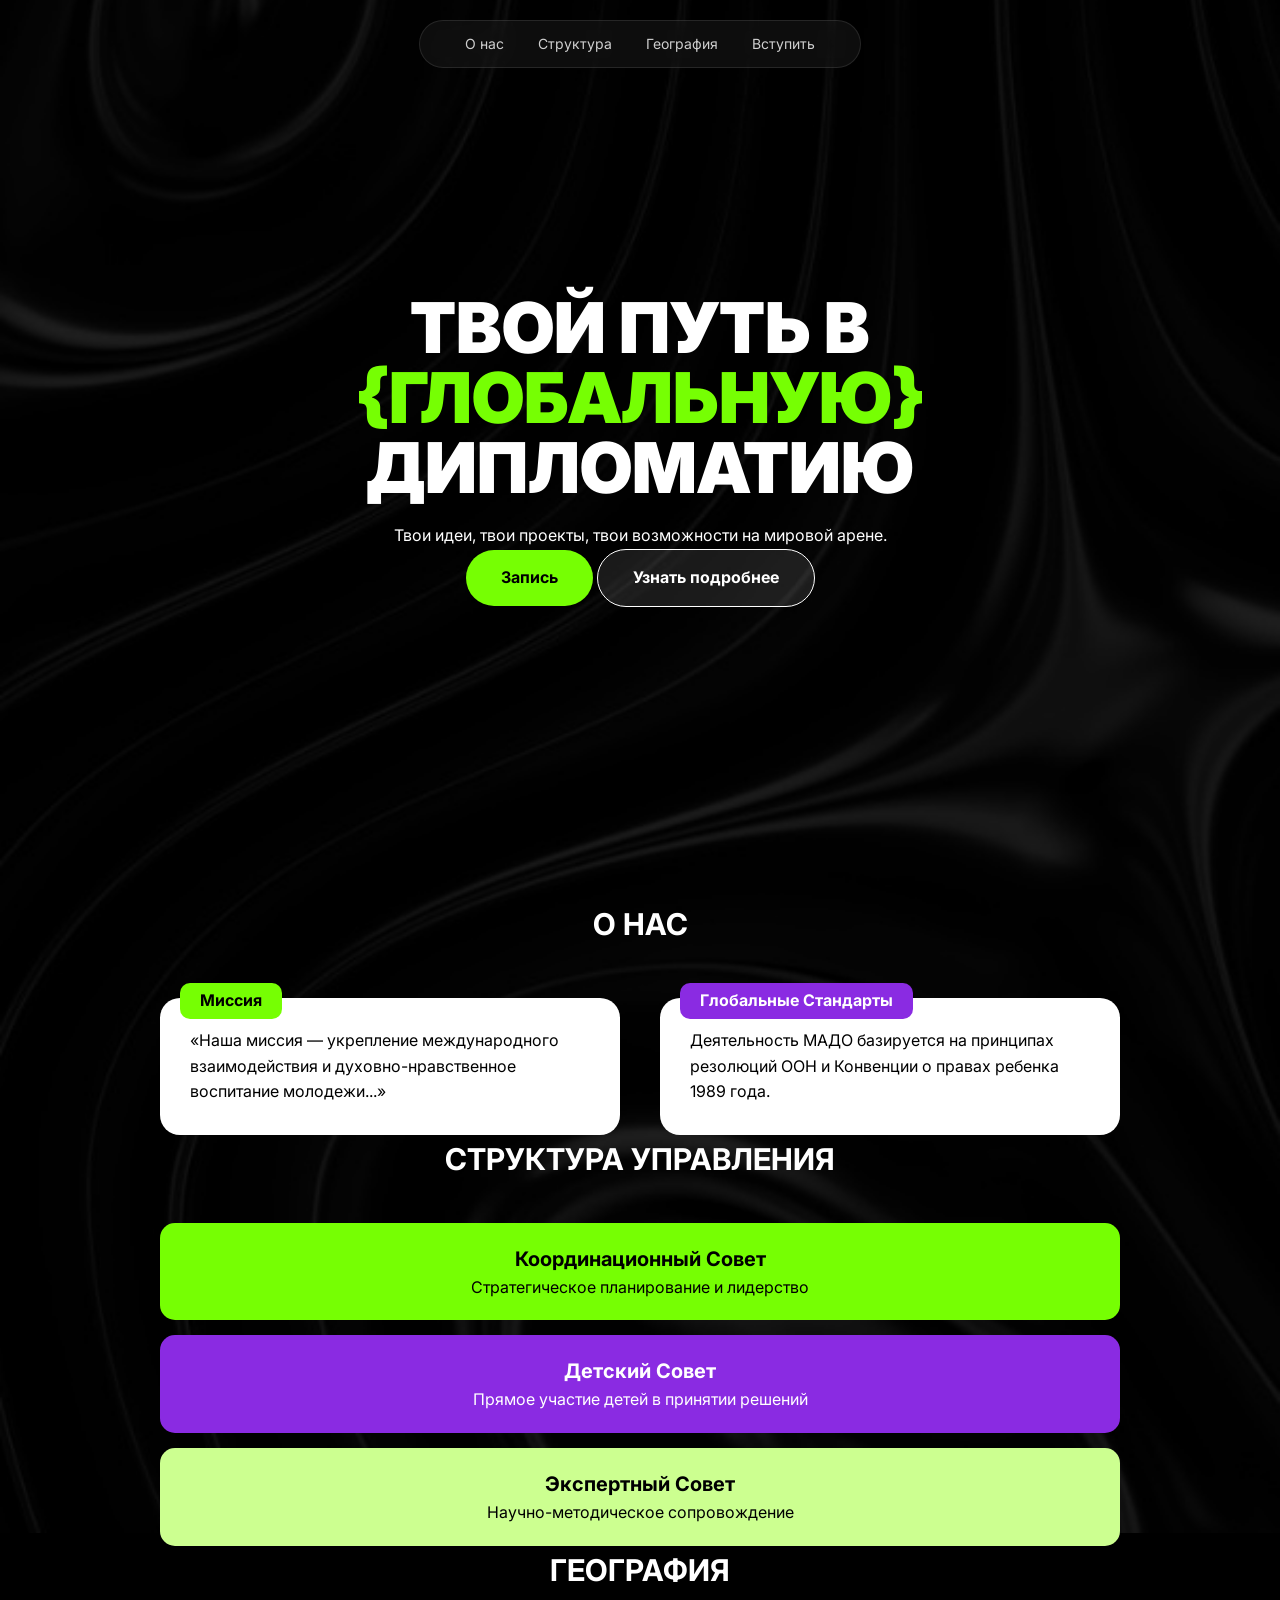
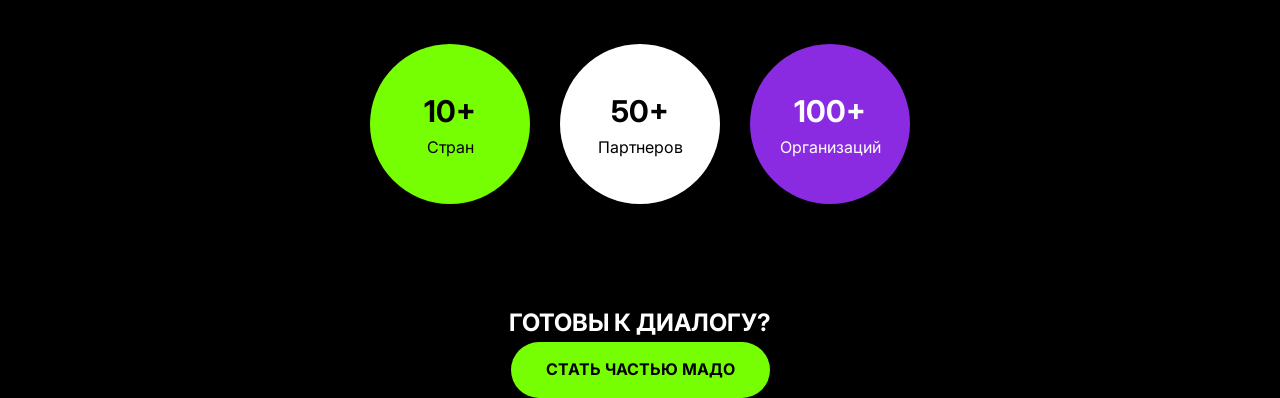
==== index.html @ b582ca2e "Update and rename mado.html to index.html" ====
<!DOCTYPE html>
<html lang="ru">
<head>
    <meta charset="UTF-8">
    <meta name="viewport" content="width=device-width, initial-scale=1.0">
    <title>МАДО — Глобальная дипломатия</title>
    <link rel="stylesheet" href="mado.css">
    <link href="https://fonts.googleapis.com/css2?family=Inter:wght@400;700;900&display=swap" rel="stylesheet">
</head>
<body>

    <nav class="navbar">
        <div class="nav-blur">
            <a href="#about">О нас</a>
            <a href="#structure">Структура</a>
            <a href="#geography">География</a>
            <a href="#join">Вступить</a>
        </div>
    </nav>

    <header class="hero">
        <div class="container">
            <h1>ТВОЙ ПУТЬ В <br> <span class="highlight">{ГЛОБАЛЬНУЮ}</span> <br> ДИПЛОМАТИЮ</h1>
            <p>Твои идеи, твои проекты, твои возможности на мировой арене.</p>
            <div class="hero-btns">
                <a href="#join" class="btn btn-primary">Запись</a>
                <a href="#about" class="btn btn-secondary">Узнать подробнее</a>
            </div>
        </div>
    </header>

    <section id="about" class="about">
        <div class="container">
            <h2 class="section-title">О НАС</h2>
            <div class="grid-cards">
                <div class="card">
                    <div class="badge badge-green">Миссия</div>
                    <p>«Наша миссия — укрепление международного взаимодействия и духовно-нравственное воспитание молодежи...»</p>
                </div>
                <div class="card">
                    <div class="badge badge-purple">Глобальные Стандарты</div>
                    <p>Деятельность МАДО базируется на принципах резолюций ООН и Конвенции о правах ребенка 1989 года.</p>
                </div>
            </div>
        </div>
    </section>

    <section id="structure" class="management">
        <div class="container">
            <h2 class="section-title">СТРУКТУРА УПРАВЛЕНИЯ</h2>
            <div class="row-list">
                <div class="row-item green"><strong>Координационный Совет</strong><span>Стратегическое планирование и лидерство</span></div>
                <div class="row-item purple"><strong>Детский Совет</strong><span>Прямое участие детей в принятии решений</span></div>
                <div class="row-item light"><strong>Экспертный Совет</strong><span>Научно-методическое сопровождение</span></div>
            </div>
        </div>
    </section>

    <section id="geography" class="geography">
        <div class="container">
            <h2 class="section-title">ГЕОГРАФИЯ</h2>
            <div class="stats">
                <div class="circle c-green"><b>10+</b><p>Стран</p></div>
                <div class="circle c-white"><b>50+</b><p>Партнеров</p></div>
                <div class="circle c-purple"><b>100+</b><p>Организаций</p></div>
            </div>
            <div id="join" class="cta">
                <h2>ГОТОВЫ К ДИАЛОГУ?</h2>
                <a href="#" class="btn btn-primary large">СТАТЬ ЧАСТЬЮ МАДО</a>
            </div>
        </div>
    </section>

</body>
</html>
---- mado.css ----
* { box-sizing: border-box; margin: 0; padding: 0; }
html { scroll-behavior: smooth; }

body {
    font-family: 'Inter', sans-serif;
    background: #000 url('bg.jpg') no-repeat center center fixed;
    background-size: cover;
    color: #fff;
    line-height: 1.6;
}

.container { max-width: 1000px; margin: 0 auto; padding: 0 20px; }

/* Навигация */
.navbar { position: fixed; top: 20px; width: 100%; z-index: 100; display: flex; justify-content: center; }
.nav-blur { 
    background: rgba(255,255,255,0.05); 
    backdrop-filter: blur(15px); 
    padding: 10px 30px; 
    border-radius: 30px; 
    border: 1px solid rgba(255,255,255,0.1);
}
.nav-blur a { color: #fff; text-decoration: none; margin: 0 15px; font-size: 14px; opacity: 0.8; }

/* Hero */
.hero { height: 100vh; display: flex; align-items: center; text-align: center; }
h1 { font-size: clamp(40px, 10vw, 70px); font-weight: 900; line-height: 1; margin-bottom: 20px; }
.highlight { color: #76ff03; }

/* Кнопки */
.btn { display: inline-block; padding: 15px 35px; border-radius: 30px; text-decoration: none; font-weight: bold; transition: 0.3s; }
.btn-primary { background: #76ff03; color: #000; }
.btn-secondary { background: rgba(255,255,255,0.1); color: #fff; border: 1px solid #fff; }
.btn:hover { transform: translateY(-3px); box-shadow: 0 10px 20px rgba(118, 255, 3, 0.3); }

/* Карточки */
.grid-cards { display: grid; grid-template-columns: 1fr 1fr; gap: 40px; margin-top: 50px; }
.card { background: #fff; color: #000; padding: 30px; border-radius: 20px; position: relative; }
.badge { position: absolute; top: -15px; left: 20px; padding: 5px 20px; border-radius: 10px; font-weight: bold; }
.badge-green { background: #76ff03; }
.badge-purple { background: #8a2be2; color: #fff; }

/* Структура */
.row-list { display: flex; flex-direction: column; gap: 15px; }
.row-item { padding: 20px; border-radius: 15px; text-align: center; color: #000; }
.row-item.green { background: #76ff03; }
.row-item.purple { background: #8a2be2; color: #fff; }
.row-item.light { background: #ccff90; }
.row-item strong { display: block; font-size: 20px; }

/* География */
.stats { display: flex; justify-content: center; gap: 30px; margin: 50px 0; }
.circle { width: 160px; height: 160px; border-radius: 50%; display: flex; flex-direction: column; align-items: center; justify-content: center; color: #000; }
.c-green { background: #76ff03; }
.c-white { background: #fff; }
.c-purple { background: #8a2be2; color: #fff; }
.circle b { font-size: 30px; }

.section-title { text-align: center; margin-bottom: 40px; font-size: 30px; }
.cta { text-align: center; margin-top: 100px; }

/* Адаптив для мобилок */
@media (max-width: 768px) {
    .grid-cards { grid-template-columns: 1fr; }
    .stats { flex-direction: column; align-items: center; }
}
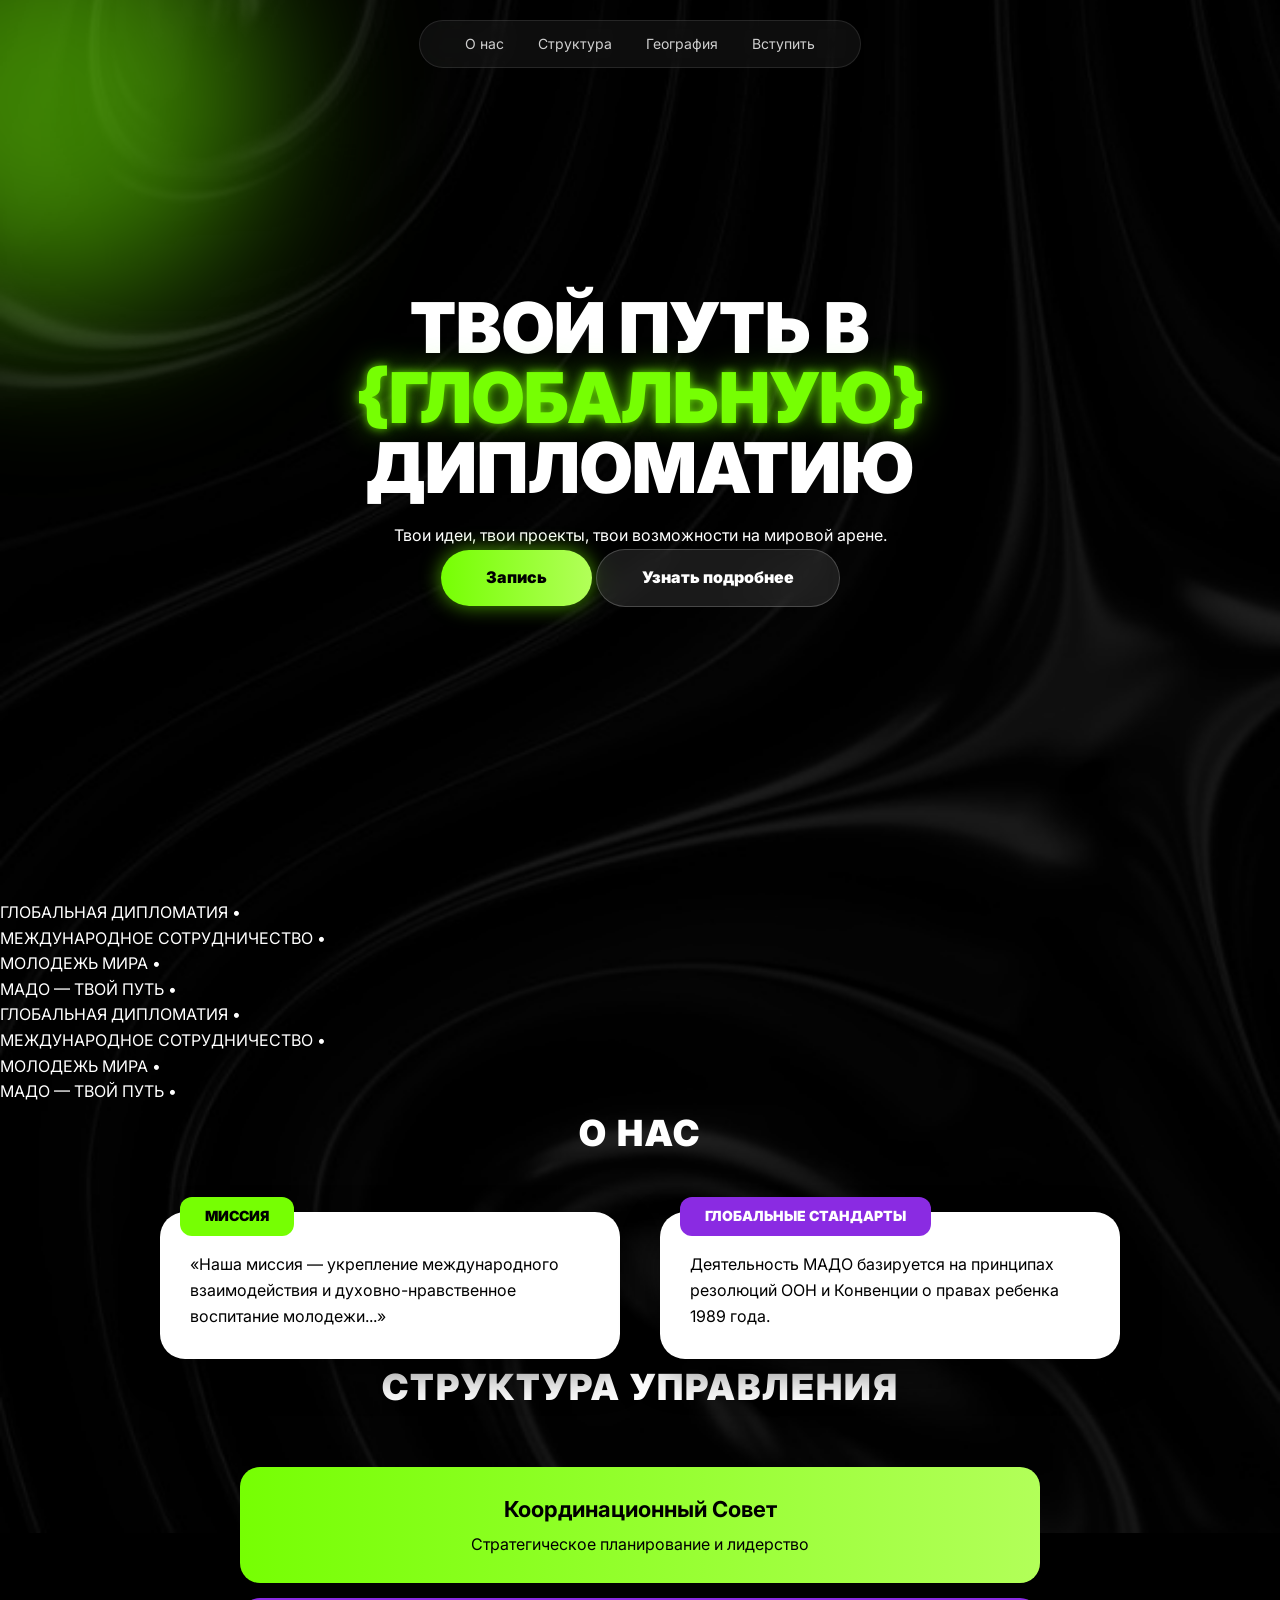
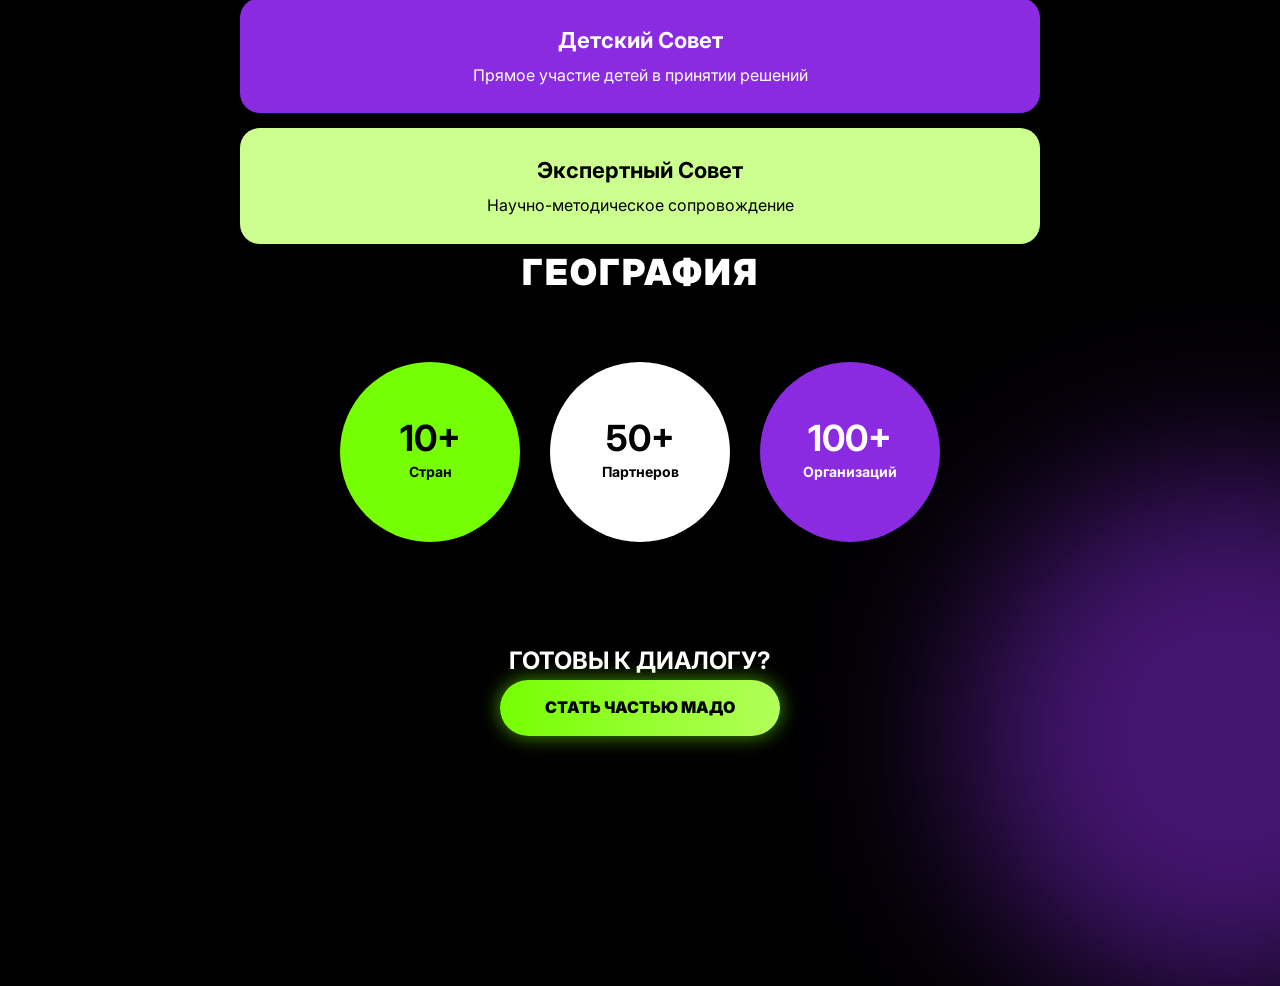
==== commit 289bdddf: "Update index.html" ====
--- a/index.html
+++ b/index.html
@@ -28,6 +28,18 @@
             </div>
         </div>
     </header>
+    <div class="ticker">
+    <div class="ticker-wrapper">
+        <div class="ticker-item">ГЛОБАЛЬНАЯ ДИПЛОМАТИЯ •</div>
+        <div class="ticker-item">МЕЖДУНАРОДНОЕ СОТРУДНИЧЕСТВО •</div>
+        <div class="ticker-item">МОЛОДЕЖЬ МИРА •</div>
+        <div class="ticker-item">МАДО — ТВОЙ ПУТЬ •</div>
+        <div class="ticker-item">ГЛОБАЛЬНАЯ ДИПЛОМАТИЯ •</div>
+        <div class="ticker-item">МЕЖДУНАРОДНОЕ СОТРУДНИЧЕСТВО •</div>
+        <div class="ticker-item">МОЛОДЕЖЬ МИРА •</div>
+        <div class="ticker-item">МАДО — ТВОЙ ПУТЬ •</div>
+    </div>
+</div>
 
     <section id="about" class="about">
         <div class="container">
@@ -73,3 +85,4 @@
 
 </body>
 </html>
+
--- a/mado.css
+++ b/mado.css
@@ -1,17 +1,60 @@
+/* 1. ПОДКЛЮЧЕНИЕ ШРИФТОВ И ОБЩИЕ НАСТРОЙКИ */
+@import url('https://fonts.googleapis.com/css2?family=Inter:wght@400;700;900&display=swap');
+
+:root {
+  --neon-green: #76ff03;
+  --neon-purple: #8a2be2;
+  --bg-dark: #000000;
+}
+
 * { box-sizing: border-box; margin: 0; padding: 0; }
 html { scroll-behavior: smooth; }
 
 body {
-    font-family: 'Inter', sans-serif;
-    background: #000 url('bg.jpg') no-repeat center center fixed;
-    background-size: cover;
-    color: #fff;
-    line-height: 1.6;
+  margin: 0;
+  font-family: 'Inter', sans-serif;
+  background: var(--bg-dark) url('bg.jpg') no-repeat center center fixed;
+  background-size: cover;
+  color: #fff;
+  line-height: 1.6;
+  position: relative; 
+  overflow-x: hidden; /* Чтобы фигуры не создавали горизонтальный скролл */
 }
 
 .container { max-width: 1000px; margin: 0 auto; padding: 0 20px; }
 
-/* Навигация */
+/* 2. ФИГУРЫ НА ФОНЕ (НЕОНОВОЕ СВЕЧЕНИЕ) */
+body::before,
+body::after {
+  content: '';
+  position: absolute;
+  border-radius: 50%;
+  filter: blur(80px);
+  z-index: -1; 
+  opacity: 0.5;
+}
+
+/* Зеленый круг сверху слева */
+body::before {
+  width: 400px;
+  height: 400px;
+  background: var(--neon-green);
+  top: -100px;
+  left: -150px;
+  box-shadow: 0 0 100px rgba(118, 255, 3, 0.8);
+}
+
+/* Фиолетовый круг снизу справа */
+body::after {
+  width: 500px;
+  height: 500px;
+  background: var(--neon-purple);
+  bottom: -150px;
+  right: -200px;
+  box-shadow: 0 0 120px rgba(138, 43, 226, 0.8);
+}
+
+/* 3. НАВИГАЦИЯ (GLASSMORPHISM) */
 .navbar { position: fixed; top: 20px; width: 100%; z-index: 100; display: flex; justify-content: center; }
 .nav-blur { 
     background: rgba(255,255,255,0.05); 
@@ -20,47 +63,64 @@
     border-radius: 30px; 
     border: 1px solid rgba(255,255,255,0.1);
 }
-.nav-blur a { color: #fff; text-decoration: none; margin: 0 15px; font-size: 14px; opacity: 0.8; }
+.nav-blur a { color: #fff; text-decoration: none; margin: 0 15px; font-size: 14px; opacity: 0.8; transition: 0.3s; }
+.nav-blur a:hover { opacity: 1; color: var(--neon-green); }
 
-/* Hero */
+/* 4. ГЛАВНЫЙ ЭКРАН (HERO) */
 .hero { height: 100vh; display: flex; align-items: center; text-align: center; }
 h1 { font-size: clamp(40px, 10vw, 70px); font-weight: 900; line-height: 1; margin-bottom: 20px; }
-.highlight { color: #76ff03; }
+.highlight { 
+    color: var(--neon-green); 
+    text-shadow: 0 0 10px rgba(118, 255, 3, 0.8), 0 0 30px rgba(118, 255, 3, 0.5);
+}
 
-/* Кнопки */
-.btn { display: inline-block; padding: 15px 35px; border-radius: 30px; text-decoration: none; font-weight: bold; transition: 0.3s; }
-.btn-primary { background: #76ff03; color: #000; }
-.btn-secondary { background: rgba(255,255,255,0.1); color: #fff; border: 1px solid #fff; }
-.btn:hover { transform: translateY(-3px); box-shadow: 0 10px 20px rgba(118, 255, 3, 0.3); }
+/* 5. КНОПКИ */
+.btn { display: inline-block; padding: 15px 45px; border-radius: 35px; text-decoration: none; font-weight: 900; transition: 0.3s; border: none; cursor: pointer; }
+.btn-primary { 
+    background: linear-gradient(90deg, #76ff03, #b2ff59); 
+    color: #000; 
+    box-shadow: 0 0 20px rgba(118, 255, 3, 0.6);
+}
+.btn-secondary { 
+    background: rgba(255,255,255,0.1); 
+    color: #fff; 
+    border: 1px solid rgba(255,255,255,0.2); 
+    backdrop-filter: blur(10px);
+}
+.btn:hover { transform: translateY(-3px); box-shadow: 0 10px 25px rgba(118, 255, 3, 0.4); }
 
-/* Карточки */
+/* 6. КАРТОЧКИ СЕКЦИИ "О НАС" */
 .grid-cards { display: grid; grid-template-columns: 1fr 1fr; gap: 40px; margin-top: 50px; }
-.card { background: #fff; color: #000; padding: 30px; border-radius: 20px; position: relative; }
-.badge { position: absolute; top: -15px; left: 20px; padding: 5px 20px; border-radius: 10px; font-weight: bold; }
-.badge-green { background: #76ff03; }
-.badge-purple { background: #8a2be2; color: #fff; }
+.card { background: #fff; color: #000; padding: 40px 30px 30px; border-radius: 25px; position: relative; box-shadow: 0 15px 35px rgba(0,0,0,0.5); }
+.badge { position: absolute; top: -15px; left: 20px; padding: 8px 25px; border-radius: 12px; font-weight: 900; text-transform: uppercase; font-size: 14px; }
+.badge-green { background: var(--neon-green); color: #000; }
+.badge-purple { background: var(--neon-purple); color: #fff; }
 
-/* Структура */
-.row-list { display: flex; flex-direction: column; gap: 15px; }
-.row-item { padding: 20px; border-radius: 15px; text-align: center; color: #000; }
-.row-item.green { background: #76ff03; }
-.row-item.purple { background: #8a2be2; color: #fff; }
+/* 7. СТРУКТУРА УПРАВЛЕНИЯ */
+.row-list { display: flex; flex-direction: column; gap: 15px; max-width: 800px; margin: 0 auto; }
+.row-item { padding: 25px; border-radius: 20px; text-align: center; color: #000; transition: 0.3s; }
+.row-item strong { display: block; font-size: 22px; margin-bottom: 5px; }
+.row-item.green { background: linear-gradient(90deg, #76ff03, #b2ff59); }
+.row-item.purple { background: var(--neon-purple); color: #fff; }
 .row-item.light { background: #ccff90; }
-.row-item strong { display: block; font-size: 20px; }
 
-/* География */
-.stats { display: flex; justify-content: center; gap: 30px; margin: 50px 0; }
-.circle { width: 160px; height: 160px; border-radius: 50%; display: flex; flex-direction: column; align-items: center; justify-content: center; color: #000; }
-.c-green { background: #76ff03; }
+/* 8. ГЕОГРАФИЯ И СТАТИСТИКА */
+.stats { display: flex; justify-content: center; gap: 30px; margin: 60px 0; }
+.circle { width: 180px; height: 180px; border-radius: 50%; display: flex; flex-direction: column; align-items: center; justify-content: center; color: #000; text-align: center; padding: 20px; }
+.c-green { background: var(--neon-green); }
 .c-white { background: #fff; }
-.c-purple { background: #8a2be2; color: #fff; }
-.circle b { font-size: 30px; }
+.c-purple { background: var(--neon-purple); color: #fff; }
+.circle b { font-size: 36px; line-height: 1; }
+.circle p { font-size: 14px; font-weight: 700; margin-top: 5px; }
 
-.section-title { text-align: center; margin-bottom: 40px; font-size: 30px; }
-.cta { text-align: center; margin-top: 100px; }
+.section-title { text-align: center; margin-bottom: 50px; font-size: 36px; font-weight: 900; text-transform: uppercase; letter-spacing: 2px; }
+.cta { text-align: center; margin-top: 100px; padding-bottom: 100px; }
 
-/* Адаптив для мобилок */
+/* 9. АДАПТИВНОСТЬ */
 @media (max-width: 768px) {
     .grid-cards { grid-template-columns: 1fr; }
     .stats { flex-direction: column; align-items: center; }
-}+    .hero { padding-top: 80px; }
+    h1 { font-size: 40px; }
+    .circle { width: 150px; height: 150px; }
+}
